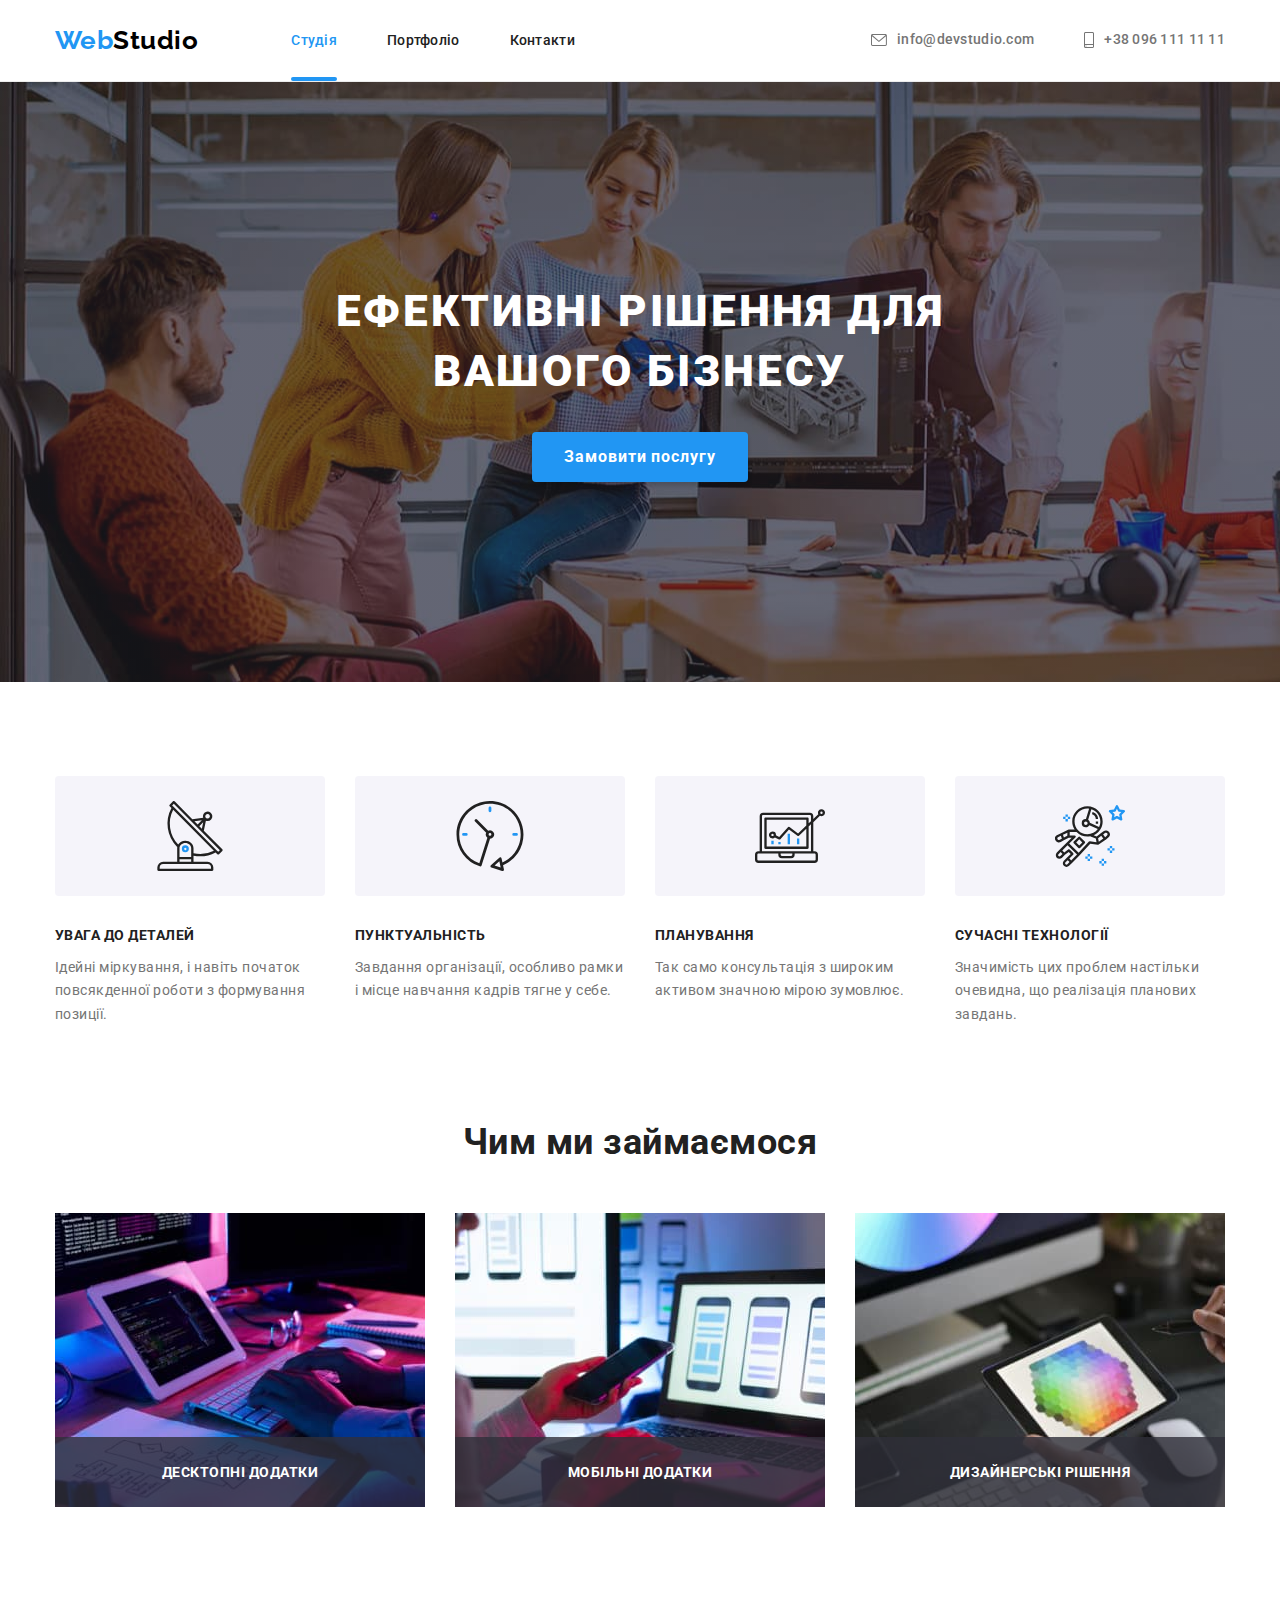
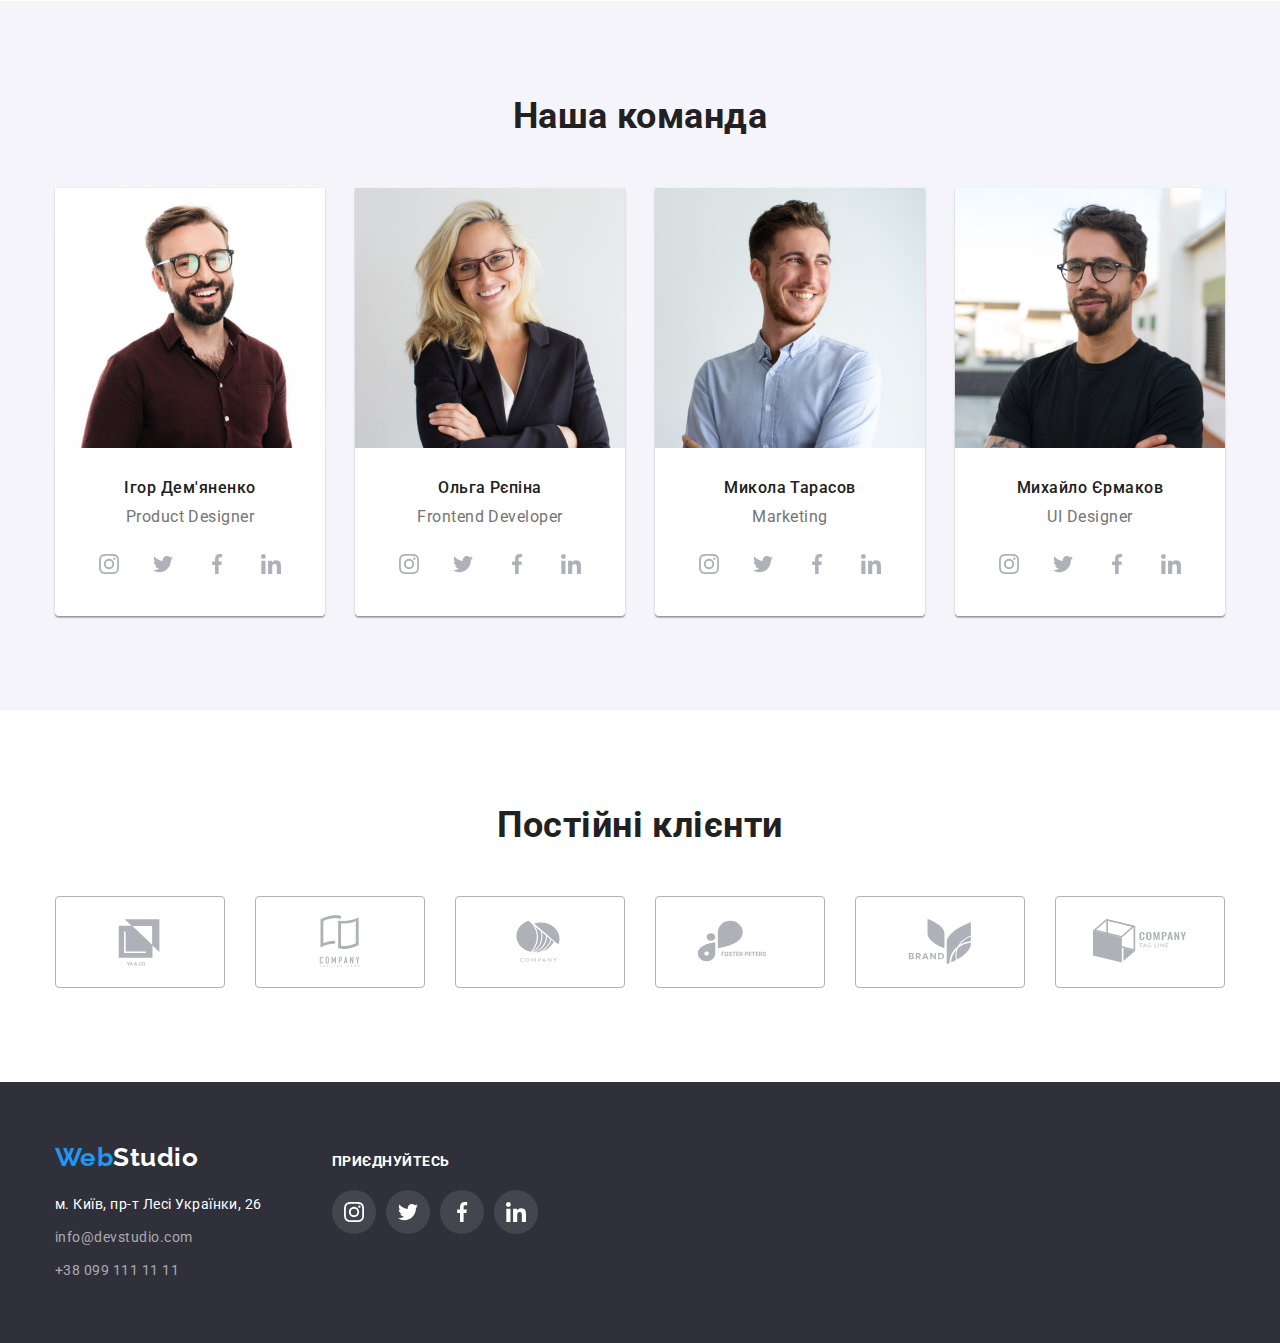
==== index.html @ 230cf00f "adds main files" ====
<!DOCTYPE html>
<html lang="uk">
  <head>
    <meta charset="UTF-8" />
    <meta http-equiv="X-UA-Compatible" content="IE=edge" />
    <meta name="viewport" content="width=device-width, initial-scale=1.0" />
    <title>WebStudio</title>
    <link rel="preconnect" href="https://fonts.googleapis.com" />
    <link rel="preconnect" href="https://fonts.gstatic.com" crossorigin />
    <link
      href="https://fonts.googleapis.com/css2?family=Raleway:wght@700&family=Roboto:wght@400;500;700;900&display=swap"
      rel="stylesheet"
    />
    <link
      rel="stylesheet"
      href="https://cdnjs.cloudflare.com/ajax/libs/modern-normalize/1.1.0/modern-normalize.min.css"
    />
    <link rel="stylesheet" href="./css/styles.css" />
  </head>
  <body>
    <!-- шапка -->
    <header class="page-header">
      <div class="container">
        <nav class="header-nav">
          <a class="link logo" href="./index.html "> <span class="logo-start">Web</span>Studio</a>
          <ul class="list site-nav">
            <li class="item">
              <a class="link current" href="./index.html">Студія</a>
            </li>
            <li class="item">
              <a class="link" href="./portfolio.html">Портфоліо</a>
            </li>
            <li class="item"><a class="link" href="">Контакти</a></li>
          </ul>
        </nav>
        <ul class="list contacts-nav">
          <li class="item">
            <a class="link" href="mailto:info@devstudio.com">
              <svg width="16" height="12" class="envelope">
                <use href="./images/icons.svg/symbol-defs.svg#icon-envelope"></use>
              </svg>
              info@devstudio.com</a
            >
          </li>
          <li class="item">
            <a class="link" href="tel:+380961111111">
              <svg width="10" height="16" class="phone">
                <use href="./images/icons.svg/symbol-defs.svg#icon-phone"></use>
              </svg>
              +38 096 111 11 11</a
            >
          </li>
        </ul>
      </div>
    </header>
    <!-- main block -->
    <main>
      <!-- Hero -->
      <section class="hero section overlay">
        <div class="container">
          <h1 class="hero-title">
            Ефективні рішення для <br />
            вашого бізнесу
          </h1>
          <button type="button" class="hero-button" data-modal-open>Замовити послугу</button>
        </div>
      </section>
      <!-- Advantages -->
      <section class="advantages section">
        <div class="container">
          <h2 class="title visually-hidden">Нашi переваги</h2>
          <ul class="list">
            <li class="box icon-antenna">
              <h3 class="subtitle">Увага до деталей</h3>
              <p class="text">
                Ідейні міркування, і навіть початок повсякденної роботи з формування позиції.
              </p>
            </li>
            <li class="box icon-clock">
              <h3 class="subtitle">Пунктуальнiсть</h3>
              <p class="text">
                Завдання організації, особливо рамки і місце навчання кадрів тягне у себе.
              </p>
            </li>
            <li class="box icon-diagram">
              <h3 class="subtitle">Планування</h3>
              <p class="text">Так само консультація з широким активом значною мірою зумовлює.</p>
            </li>
            <li class="box icon-astronaut">
              <h3 class="subtitle">Сучаснi технологiї</h3>
              <p class="text">
                Значимість цих проблем настільки очевидна, що реалізація планових завдань.
              </p>
            </li>
          </ul>
        </div>
      </section>
      <!-- Specialization -->
      <section class="specialization section">
        <div class="container">
          <h2 class="title">Чим ми займаємося</h2>
          <ul class="list">
            <li class="item">
              <div class="thumb">
                <img
                  class="image"
                  src="./images/writing_code.jpg"
                  alt="Створюється розмітка макета"
                  width="370"
                  height="294"
                />
                <div class="thumb-description">Десктопні додатки</div>
              </div>
            </li>
            <li class="item">
              <div class="thumb">
                <img
                  class="image"
                  src="./images/choosing_interface.jpg"
                  alt="Вибирається інтерфейс"
                  width="370"
                  height="294"
                />
                <div class="thumb-description">Мобільні додатки</div>
              </div>
            </li>
            <li class="item">
              <div class="thumb">
                <img
                  class="image"
                  src="./images/choosing_color.jpg"
                  alt="Вибирається колір"
                  width="370"
                  height="294"
                />
                <div class="thumb-description">Дизайнерські рішення</div>
              </div>
            </li>
          </ul>
        </div>
      </section>
      <!-- Team -->
      <section class="team section">
        <div class="container">
          <h2 class="title">Наша команда</h2>
          <ul class="list">
            <li class="card">
              <img
                class="image"
                src="./images/img-1.jpg"
                alt="Фото Ігоря Дем'яненко"
                width="270"
                height="260"
              />
              <div class="about">
                <h3 class="subtitle">Ігор Дем'яненко</h3>
                <p class="position" lang="en">Product Designer</p>
                <ul class="list social-links">
                  <li class="item">
                    <a href="" class="link">
                      <svg class="social-links-logo">
                        <use href="./images/icons.svg/symbol-defs.svg#icon-instagram"></use>
                      </svg>
                    </a>
                  </li>
                  <li class="item">
                    <a href="" class="link">
                      <svg class="social-links-logo">
                        <use href="./images/icons.svg/symbol-defs.svg#icon-twitter"></use>
                      </svg>
                    </a>
                  </li>
                  <li class="item">
                    <a href="" class="link">
                      <svg class="social-links-logo">
                        <use href="./images/icons.svg/symbol-defs.svg#icon-facebook"></use>
                      </svg>
                    </a>
                  </li>
                  <li class="item">
                    <a href="" class="link">
                      <svg class="social-links-logo">
                        <use href="./images/icons.svg/symbol-defs.svg#icon-linkedin"></use>
                      </svg>
                    </a>
                  </li>
                </ul>
              </div>
            </li>
            <li class="card">
              <img
                class="image"
                src="./images/img-2.jpg"
                alt="Фото Ольги Рєпіної"
                width="270"
                height="260"
              />
              <div class="about">
                <h3 class="subtitle">Ольга Рєпіна</h3>
                <p class="position" lang="en">Frontend Developer</p>
                <ul class="list social-links">
                  <li class="item">
                    <a href="" class="link">
                      <svg class="social-links-logo">
                        <use href="./images/icons.svg/symbol-defs.svg#icon-instagram"></use>
                      </svg>
                    </a>
                  </li>
                  <li class="item">
                    <a href="" class="link">
                      <svg class="social-links-logo">
                        <use href="./images/icons.svg/symbol-defs.svg#icon-twitter"></use>
                      </svg>
                    </a>
                  </li>
                  <li class="item">
                    <a href="" class="link">
                      <svg class="social-links-logo">
                        <use href="./images/icons.svg/symbol-defs.svg#icon-facebook"></use>
                      </svg>
                    </a>
                  </li>
                  <li class="item">
                    <a href="" class="link">
                      <svg class="social-links-logo">
                        <use href="./images/icons.svg/symbol-defs.svg#icon-linkedin"></use>
                      </svg>
                    </a>
                  </li>
                </ul>
              </div>
            </li>
            <li class="card">
              <img
                class="image"
                src="./images/img-3.jpg"
                alt="Фото Миколи Тарасова"
                width="270"
                height="260"
              />
              <div class="about">
                <h3 class="subtitle">Микола Тарасов</h3>
                <p class="position" lang="en">Marketing</p>
                <ul class="list social-links">
                  <li class="item">
                    <a href="" class="link">
                      <svg class="social-links-logo">
                        <use href="./images/icons.svg/symbol-defs.svg#icon-instagram"></use>
                      </svg>
                    </a>
                  </li>
                  <li class="item">
                    <a href="" class="link">
                      <svg class="social-links-logo">
                        <use href="./images/icons.svg/symbol-defs.svg#icon-twitter"></use>
                      </svg>
                    </a>
                  </li>
                  <li class="item">
                    <a href="" class="link">
                      <svg class="social-links-logo">
                        <use href="./images/icons.svg/symbol-defs.svg#icon-facebook"></use>
                      </svg>
                    </a>
                  </li>
                  <li class="item">
                    <a href="" class="link">
                      <svg class="social-links-logo">
                        <use href="./images/icons.svg/symbol-defs.svg#icon-linkedin"></use>
                      </svg>
                    </a>
                  </li>
                </ul>
              </div>
            </li>
            <li class="card">
              <img
                class="image"
                src="./images/img-4.jpg"
                alt="Фото Михайла Єрмакова"
                width="270"
                height="260"
              />
              <div class="about">
                <h3 class="subtitle">Михайло Єрмаков</h3>
                <p class="position" lang="en">UI Designer</p>
                <ul class="list social-links">
                  <li class="item">
                    <a href="" class="link">
                      <svg class="social-links-logo">
                        <use href="./images/icons.svg/symbol-defs.svg#icon-instagram"></use>
                      </svg>
                    </a>
                  </li>
                  <li class="item">
                    <a href="" class="link">
                      <svg class="social-links-logo">
                        <use href="./images/icons.svg/symbol-defs.svg#icon-twitter"></use>
                      </svg>
                    </a>
                  </li>
                  <li class="item">
                    <a href="" class="link">
                      <svg class="social-links-logo">
                        <use href="./images/icons.svg/symbol-defs.svg#icon-facebook"></use>
                      </svg>
                    </a>
                  </li>
                  <li class="item">
                    <a href="" class="link">
                      <svg class="social-links-logo">
                        <use href="./images/icons.svg/symbol-defs.svg#icon-linkedin"></use>
                      </svg>
                    </a>
                  </li>
                </ul>
              </div>
            </li>
          </ul>
        </div>
      </section>
      <!-- Clients -->
      <section class="section clients">
        <div class="container">
          <h2 class="title">Постійні клієнти</h2>
          <ul class="list clients-list">
            <li class="item">
              <a href="" class="link">
                <svg class="clients-logo">
                  <use href="./images/icons.svg/symbol-defs.svg#icon-logo-1"></use>
                </svg>
              </a>
            </li>
            <li class="item">
              <a href="" class="link">
                <svg class="clients-logo">
                  <use href="./images/icons.svg/symbol-defs.svg#icon-logo-2"></use>
                </svg>
              </a>
            </li>
            <li class="item">
              <a href="" class="link">
                <svg class="clients-logo">
                  <use href="./images/icons.svg/symbol-defs.svg#icon-logo-3"></use>
                </svg>
              </a>
            </li>
            <li class="item">
              <a href="" class="link">
                <svg class="clients-logo">
                  <use href="./images/icons.svg/symbol-defs.svg#icon-logo-4"></use>
                </svg>
              </a>
            </li>
            <li class="item">
              <a href="" class="link">
                <svg class="clients-logo">
                  <use href="./images/icons.svg/symbol-defs.svg#icon-logo-5"></use>
                </svg>
              </a>
            </li>
            <li class="item">
              <a href="" class="link">
                <svg class="clients-logo">
                  <use href="./images/icons.svg/symbol-defs.svg#icon-logo-6"></use>
                </svg>
              </a>
            </li>
          </ul>
        </div>
      </section>
    </main>
    <!-- Footer -->
    <footer class="page-footer">
      <div class="container">
        <div>
          <a class="link logo" href="./index.html"
            ><span class="logo-start">Web</span><span class="logo-end">Studio</span></a
          >
          <address class="address-nav">
            <ul class="list">
              <li class="item">
                <a
                  class="link map"
                  href="https://goo.gl/maps/hFDBtTGMjcZhoMpHA"
                  target="_blank"
                  rel="noopener noreferrer nofollow"
                >
                  м. Київ, пр-т Лесі Українки, 26</a
                >
              </li>
              <li class="item">
                <a class="link contact" href="mailto:info@devstudio.com">info@devstudio.com</a>
              </li>
              <li class="item">
                <a class="link contact" href="tel:+380991111111">+38 099 111 11 11</a>
              </li>
            </ul>
          </address>
        </div>

        <div class="join-us">
          <p class="join-us-title">приєднуйтесь</p>
          <ul class="list social-links">
            <li class="item">
              <a href="" class="link">
                <svg class="social-links-logo">
                  <use href="./images/icons.svg/symbol-defs.svg#icon-instagram"></use>
                </svg>
              </a>
            </li>
            <li class="item">
              <a href="" class="link">
                <svg class="social-links-logo">
                  <use href="./images/icons.svg/symbol-defs.svg#icon-twitter"></use>
                </svg>
              </a>
            </li>
            <li class="item">
              <a href="" class="link">
                <svg class="social-links-logo">
                  <use href="./images/icons.svg/symbol-defs.svg#icon-facebook"></use>
                </svg>
              </a>
            </li>
            <li class="item">
              <a href="" class="link">
                <svg class="social-links-logo">
                  <use href="./images/icons.svg/symbol-defs.svg#icon-linkedin"></use>
                </svg>
              </a>
            </li>
          </ul>
        </div>
      </div>
    </footer>

    <div class="backdrop is-hidden" data-modal>
      <div class="modal">
        <button class="close-btn" data-modal-close></button>
      </div>
    </div>
    <script src="./js/modal.js"></script>
  </body>
</html>
---- css/styles.css ----
/* основной цвет бэка #F5F5F5 */
/* #FFFFFF цвет бэка хедера  */
/* цвет бэка футера #2F303A */
/* наша команда #F5F4FA */
/* цвет заголовков #212121 */
/* увет текста #757575 */
/*  акцент #2196F3 */
/* roboto 400 700 */

:root {
  --main-background-color: #ffffff;
  --footer-backgroung-color: #2f303a;
  --main-color: #757575;
  --title-color: #212121;
  --accent-color: #2196f3;
  --list-gap: 30px;
  --transition-timing-function: cubic-bezier(0.4, 0, 0.2, 1);
}
/* basic styles */
html {
  box-sizing: border-box;
}

body {
  background-color: var(--main-background-color);
  color: var(--main-color);
  font-family: Roboto, sans-serif;
  letter-spacing: 0.03em;
}
h1,
h2,
h3,
p,
ul {
  margin: 0;
  padding-left: 0;
}
.container {
  width: 1200px;
  padding: 0 15px;
  margin: 0 auto;
}

.section {
  padding-top: 94px;
  padding-bottom: 94px;
}

.list {
  list-style: none;
}
.link {
  text-decoration: inherit;
}

/* header styles */

.page-header {
  background-color: #ffffff;
  border-bottom: 1px solid #ececec;
}
.page-header .container {
  display: flex;
  padding-top: 25px;
  padding-bottom: 25px;
}
.header-nav {
  display: flex;
  align-items: center;
}
.header-nav .logo {
  margin-right: 93px;
}
.site-nav {
  display: flex;
}
.site-nav .item:not(:last-child),
.contacts-nav .item:not(:last-child) {
  margin-right: 50px;
}
.contacts-nav {
  display: flex;
  align-items: center;
  margin-left: auto;
}

.logo {
  color: #000;
}
.logo-start {
  color: var(--accent-color);
}
.site-nav .link {
  color: var(--title-color);
  transition: color 250ms var(--transition-timing-function);
}
.site-nav .link:hover,
.site-nav .link:focus {
  color: var(--accent-color);
}
.contacts-nav .link {
  color: inherit;
  display: flex;
  align-items: center;
  transition: color 250ms var(--transition-timing-function);
}
.contacts-nav .link:hover,
.contacts-nav .link:focus {
  color: var(--accent-color);
}
.site-nav .current {
  color: var(--accent-color);
}
.current {
  position: relative;
  padding-bottom: 28px;
}
.current::after {
  position: absolute;
  bottom: -5px;
  right: 0;
  display: block;
  content: '';
  width: 100%;
  height: 4px;
  border-radius: 2px;
  background-color: var(--accent-color);
}

.logo {
  font-family: Raleway, sans-serif;
  font-weight: 700;
  font-size: 26px;
  line-height: 1.19;
}
.site-nav .link,
.contacts-nav .link {
  font-weight: 500;
  font-size: 14px;
  line-height: 1.14;
  letter-spacing: 0.02em;
}

.envelope,
.phone {
  fill: var(--main-color);
  margin-right: 10px;
  transition: fill 250ms var(--transition-timing-function);
}

.contacts-nav .link:hover .envelope,
.contacts-nav .link:hover .phone {
  fill: currentColor;
}
.contacts-nav .link:focus .envelope,
.contacts-nav .link:focus .phone {
  fill: currentColor;
}
/* main styles */
.visually-hidden {
  position: absolute;
  white-space: nowrap;
  width: 1px;
  height: 1px;
  overflow: hidden;
  border: 0;
  padding: 0;
  clip: rect(0 0 0 0);
  clip-path: inset(50%);
  margin: -1px;
}

.title {
  text-align: center;
}

.overlay {
  max-width: 1600px;
  margin-left: auto;
  margin-right: auto;
  background-image: linear-gradient(to right, rgba(47, 48, 58, 0.4), rgba(47, 48, 58, 0.4)),
    url(../images/hero.jpg);
  background-color: #c4c4c4;
  background-size: cover;
  background-repeat: no-repeat;
}
.hero.section {
  display: flex;
  flex-direction: column;
  align-items: center;
  padding-top: 200px;
  padding-bottom: 200px;
  text-align: center;
}
.hero-title {
  color: var(--main-background-color);
  font-weight: 900;
  font-size: 44px;
  line-height: 1.36;
  text-align: center;
  text-transform: uppercase;
  min-width: 696px;
}

.title,
.subtitle {
  color: var(--title-color);
}
.hero-button {
  color: var(--main-background-color);
  background-color: var(--accent-color);
  font-family: inherit;
  font-weight: 700;
  font-size: 16px;
  line-height: 1.88;
  box-shadow: 0px 4px 4px rgba(0, 0, 0, 0.15);

  min-width: 216px;
  box-shadow: 0px 4px 4px rgba(0, 0, 0, 0.15);
  border: 0;
  border-radius: 4px;
  padding: 10px 32px;
  text-align: center;
  margin-top: 30px;

  transition: background-color 250ms var(--transition-timing-function);
}
.hero-button:hover,
.hero-button:focus {
  background-color: #188ce8;
}
.button {
  color: var(--title-color);
  background-color: #f5f4fa;
}

.backdrop {
  position: fixed;
  top: 0;
  bottom: 0;
  right: 0;
  left: 0;
  background-color: rgba(0, 0, 0, 0.2);
  opacity: 1;
  transition: opacity 250ms var(--transition-timing-function);
}
.modal {
  position: absolute;
  top: 50%;
  left: 50%;
  transform: translate(-50%, -50%) scale(1);
  transition: transform 250ms var(--transition-timing-function) 100ms;

  min-width: 528px;
  min-height: 581px;
  background-color: var(--main-background-color);
}
.backdrop.is-hidden {
  opacity: 0;
  pointer-events: none;
  visibility: hidden;
}

.backdrop.is-hidden .modal {
  transform: translate(-50%, 50%) scale(1.2);
}

.close-btn {
  position: absolute;
  top: 8px;
  right: 8px;
  padding: 0;
  cursor: pointer;
  width: 30px;
  height: 30px;
  border-radius: 50%;
  background: var(--main-background-color);
  border: 1px solid rgba(0, 0, 0, 0.1);
  background-image: url(../images/icons/close.svg);
  background-repeat: no-repeat;
  background-position: center;
}

.button,
.hero-button {
  cursor: pointer;
}

.list .example {
  text-decoration: inherit;
  color: inherit;
}
.work-example .subtitle,
.hero-title,
.hero-button {
  letter-spacing: 0.06em;
}
.title {
  font-size: 36px;
  line-height: 1.17;
  text-align: center;
}
.specialization.section {
  padding-top: 0;
}
.advantages .subtitle {
  font-size: 14px;
  line-height: 1.42;
  text-transform: uppercase;
}
.advantages .text {
  font-style: normal;
  font-size: 14px;
  line-height: 1.71;
}

.advantages .list {
  display: flex;
  margin-left: calc(-1 * var(--list-gap));
}

.box .subtitle {
  margin-top: 30px;
  margin-bottom: 10px;
}
.box {
  margin-left: var(--list-gap);
  flex-basis: calc(100% / 4 - var(--list-gap));
}
.thumb {
  position: relative;
}
.thumb-description {
  position: absolute;
  bottom: 0;
  right: 0;
  left: 0;
  width: 100%;
  padding-top: 27px;
  padding-bottom: 27px;
  font-weight: 700;
  font-size: 14px;
  text-align: center;
  text-transform: uppercase;
  background-color: rgba(47, 48, 58, 0.8);
  color: var(--main-background-color);
}
.specialization .list {
  display: flex;
  margin-left: calc(-1 * var(--list-gap));
}
.specialization .item {
  margin-left: var(--list-gap);
  flex-basis: calc(100% / 3 - var(--list-gap));
}

.specialization .title,
.team .title,
.clients .title {
  margin-bottom: 50px;
}
.advantages .box:before {
  content: '';
  display: block;
  height: 120px;
  border-radius: 4px;
  background-color: #f5f4fa;
  background-repeat: no-repeat;
  background-position: center;
}

.icon-antenna:before {
  background-image: url(../images/icons/antenna\ 1.svg);
}
.icon-clock:before {
  background-image: url(../images/icons/clock\ 1.svg);
}
.icon-diagram:before {
  background-image: url(../images/icons/diagram\ 1.svg);
}
.icon-astronaut:before {
  background-image: url(../images/icons/astronaut\ 1.svg);
}
.team .list {
  display: flex;
  margin-left: calc(-1 * var(--list-gap));
}

.team {
  background-color: #f5f4fa;
}
.team .card {
  margin-left: var(--list-gap);
  flex-basis: calc(100% / 4 - var(--list-gap));

  background-color: var(--main-background-color);
  box-shadow: 0px 1px 3px rgba(0, 0, 0, 0.12), 0px 1px 1px rgba(0, 0, 0, 0.14),
    0px 2px 1px rgba(0, 0, 0, 0.2);
  border-radius: 0px 0px 4px 4px;
}
.about {
  padding-top: var(--list-gap);
  padding-bottom: var(--list-gap);
  padding-left: 32px;
  padding-right: 32px;
}
.team .subtitle {
  font-weight: 500;
  font-size: 16px;
  line-height: 1.19;
  text-align: center;
  margin-bottom: 10px;
}
.team .position {
  font-size: 16px;
  line-height: 1.19;
  text-align: center;
  margin-bottom: 16px;
}
.about .list.social-links {
  margin: 0;
  padding: 0;
  display: flex;
}

.social-links .link {
  width: 44px;
  height: 44px;
  border-radius: 50%;
  display: flex;
  justify-content: center;
  align-items: center;
  transition: background-color 250ms var(--transition-timing-function);
}

.social-links > .item:not(:last-child) {
  margin-right: 10px;
}

.social-links-logo {
  width: 20px;
  height: 20px;
  fill: #afb1b8;
  transition: fill 250ms var(--transition-timing-function);
}

.social-links .link:hover,
.social-links .link:focus {
  background-color: var(--accent-color);
}
.social-links .link:hover .social-links-logo,
.social-links .link:focus .social-links-logo {
  fill: var(--main-background-color);
}

.clients-list {
  display: flex;
  gap: var(--list-gap);
}
.clients-list .item {
  flex-basis: calc((100% - 150px) / 6);
}
.clients-logo {
  width: 106px;
  height: 60px;
  fill: #afb1b8;
  transition: fill 250ms var(--transition-timing-function);
}

.clients .link {
  display: flex;
  justify-content: center;
  align-items: center;
  height: 92px;
  border: 1px solid #afb1b8;
  border-radius: 4px;
  cursor: pointer;
  transition: border 250ms var(--transition-timing-function);
}

.clients-list .link:hover,
.clients-list .link:focus {
  border: 1px solid var(--accent-color);
}

.clients-list .link:hover .clients-logo {
  fill: var(--accent-color);
}
.clients-list .link:focus .clients-logo {
  fill: var(--accent-color);
}

.sorter {
  margin-left: auto;
  margin-right: auto;
  margin-bottom: 34px;
  padding-left: 0;
  display: flex;
  justify-content: center;
}
.sorter .button {
  font-family: inherit;
  font-weight: 500;
  font-size: 16px;
  line-height: 1.63;
  letter-spacing: inherit;
  background: #f5f4fa;
  padding: 6px 22px;
  border-radius: 4px;
  text-align: center;
  border: none;
  transition: color 250ms var(--transition-timing-function),
    background-color 250ms var(--transition-timing-function),
    box-shadow 250ms var(--transition-timing-function);
}
.sorter .button:hover,
.sorter .button:focus {
  color: var(--main-background-color);
  background-color: var(--accent-color);
  box-shadow: 0px 3px 1px rgba(0, 0, 0, 0.1), 0px 1px 2px rgba(0, 0, 0, 0.08),
    0px 2px 2px rgba(0, 0, 0, 0.12);
}

.sorter .item:not(:last-child) {
  margin-right: 8px;
}

.work-example .subtitle {
  font-size: 18px;
  line-height: 2;
}

.work-example > .example-item {
  margin-top: var(--list-gap);
  margin-left: var(--list-gap);
  flex-basis: calc(100% / 3 - var(--list-gap));
}
.example {
  overflow: hidden;
  display: block;
  transition: box-shadow 250ms var(--transition-timing-function);
}
.example:hover,
.example:focus {
  box-shadow: 0px 1px 1px rgba(0, 0, 0, 0.12), 0px 4px 4px rgba(0, 0, 0, 0.06),
    1px 4px 6px rgba(0, 0, 0, 0.16);
}

.work-example .text {
  font-size: 16px;
  line-height: 1.88;
}

.example .thumb {
  position: relative;
  display: block;
  width: 100%;
  overflow: hidden;
}

.example-overlay {
  position: absolute;
  top: 100%;
  left: 0;
  display: block;
  width: 100%;
  height: 100%;
  padding: 63px 24px;
  background-color: rgba(33, 150, 243, 0.9);
  transition: transform 250ms var(--transition-timing-function);
}
.overlay-text {
  font-size: 18px;
  line-height: 1.56;
  color: rgba(255, 255, 255, 1);
}

.example:hover .example-overlay,
.example:focus .example-overlay {
  transform: translateY(-100%);
}

.list.work-example {
  padding-left: 0;
  display: flex;
  flex-wrap: wrap;
  margin-top: calc(-1 * var(--list-gap));
  margin-left: calc(-1 * var(--list-gap));
}

.image {
  display: block;
  max-width: 100%;
}
.work-example .subtitle {
  margin-bottom: 4px;
}

.example-description {
  padding: 20px 24px;
  border-bottom: 1px solid #eeeeee;
  border-left: 1px solid #eeeeee;
  border-right: 1px solid #eeeeee;
}
/* footer styles */
.page-footer {
  padding-top: 60px;
  padding-bottom: 60px;
  background-color: var(--footer-backgroung-color);
}

.page-footer .logo {
  display: inline-block;
  margin-bottom: 20px;
}
.logo-end {
  color: var(--main-background-color);
}
.link.map {
  display: inline-block;
}
.address-nav .item:not(:last-child) {
  margin-bottom: 9px;
}
.link .map {
  color: var(--main-background-color);
}
.address-nav > .list {
  font-style: normal;
}

.map {
  color: var(--main-background-color);
  transition: color 250ms var(--transition-timing-function);
}
.contact {
  color: rgba(255, 255, 255, 0.6);
  transition: color 250ms var(--transition-timing-function);
}
.map:hover,
.contact:hover,
.map:focus,
.contact:focus {
  color: var(--accent-color);
}
.map,
.contact {
  font-size: 14px;
  line-height: 1.71;
}

.page-footer .container {
  display: flex;
  align-items: baseline;
}
.join-us {
  margin-left: 70px;
}
.join-us-title {
  font-weight: 700;
  font-size: 14px;
  line-height: 1.14;
  text-transform: uppercase;
  color: #ffffff;
  margin-bottom: 20px;
}

.join-us .social-links {
  display: flex;
}
.join-us .link {
  background: rgba(255, 255, 255, 0.1);
}
.join-us .social-links-logo {
  fill: var(--main-background-color);
}
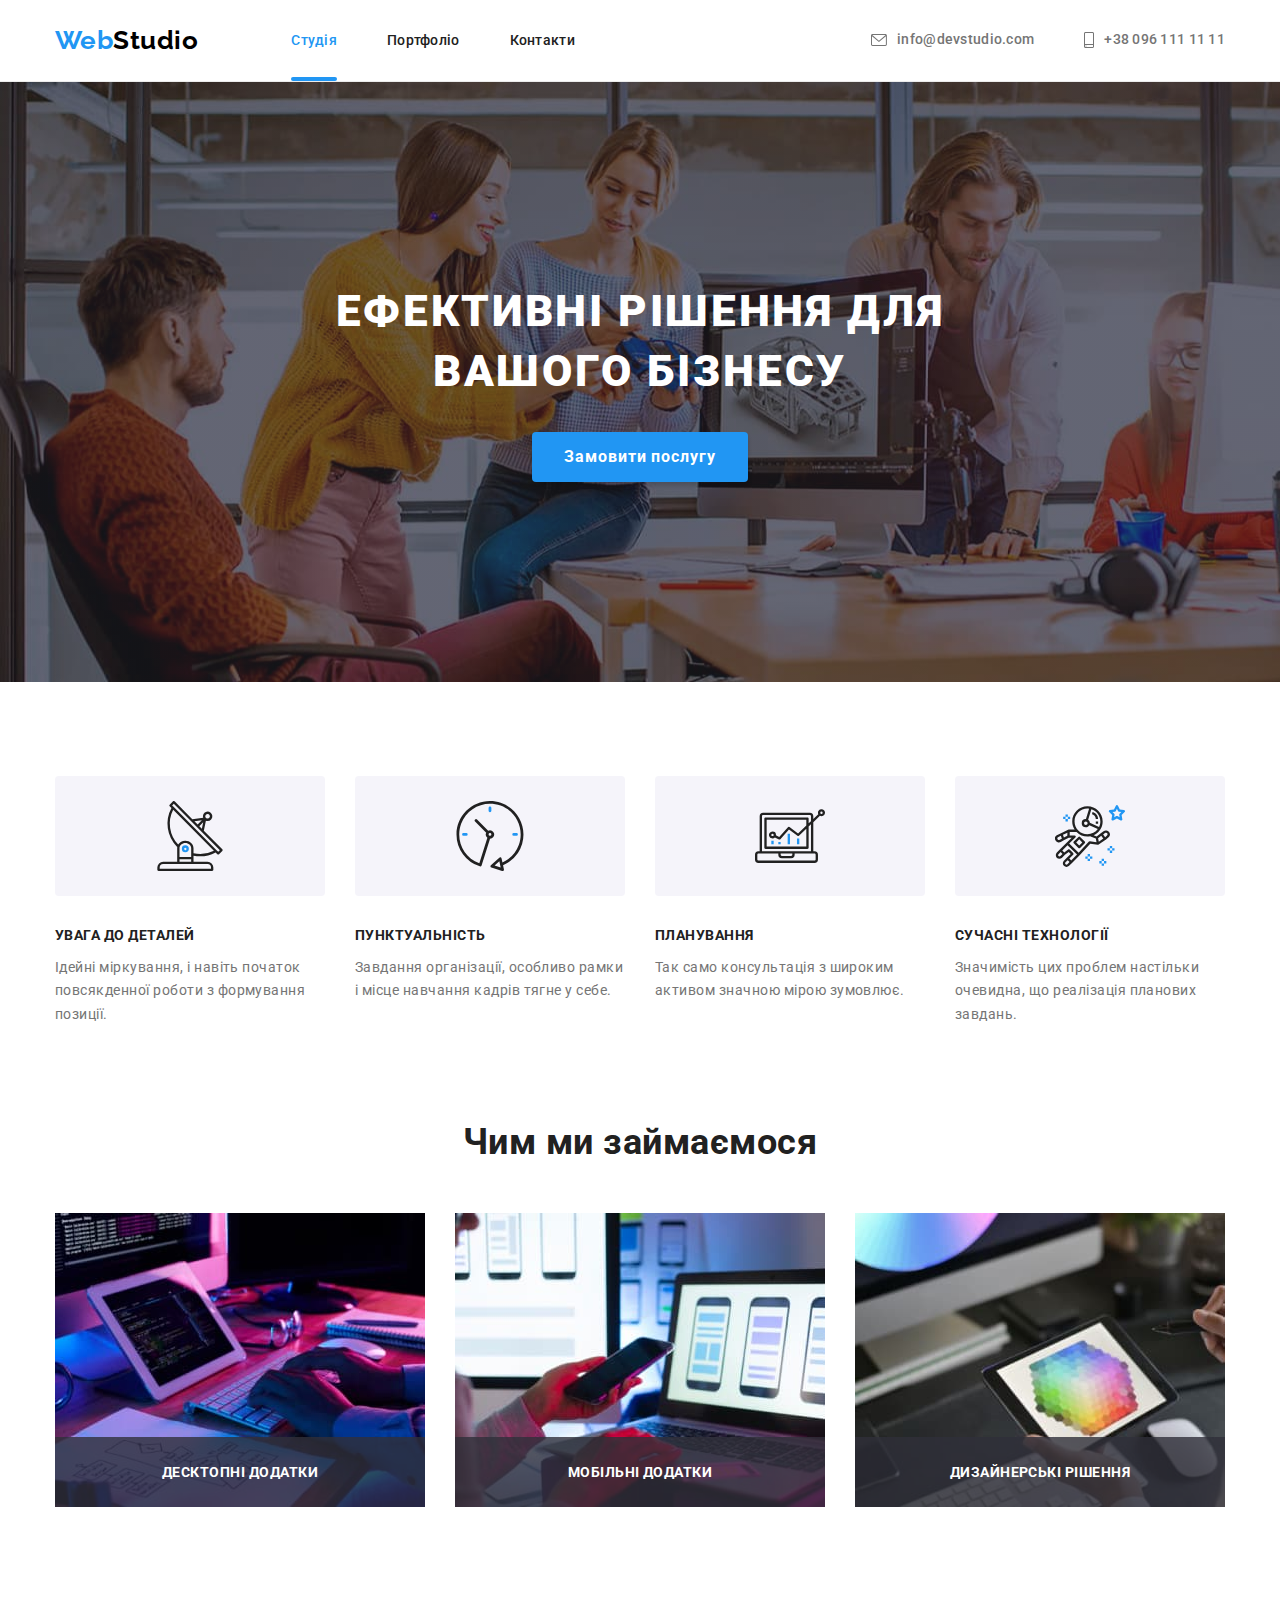
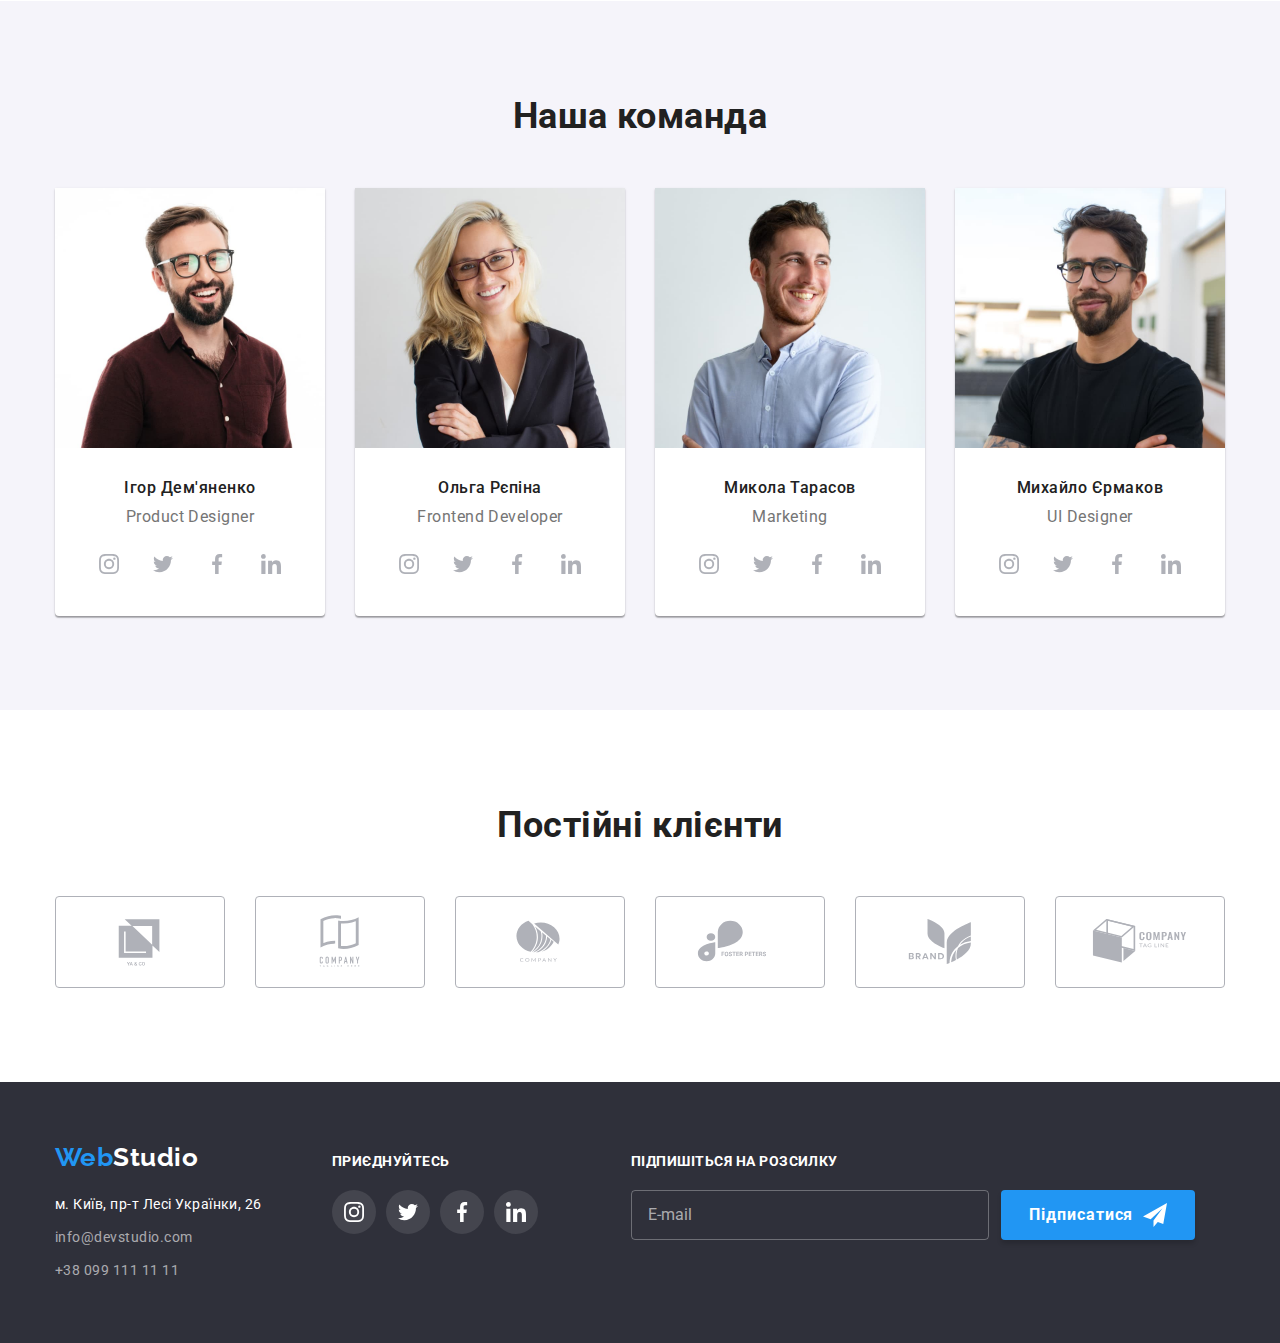
==== commit 5d6946bb: "adds follow us in footer" ====
--- a/index.html
+++ b/index.html
@@ -22,7 +22,9 @@
     <header class="page-header">
       <div class="container">
         <nav class="header-nav">
-          <a class="link logo" href="./index.html "> <span class="logo-start">Web</span>Studio</a>
+          <a class="link logo" href="./index.html ">
+            <span class="logo-start">Web</span>Studio</a
+          >
           <ul class="list site-nav">
             <li class="item">
               <a class="link current" href="./index.html">Студія</a>
@@ -37,7 +39,9 @@
           <li class="item">
             <a class="link" href="mailto:info@devstudio.com">
               <svg width="16" height="12" class="envelope">
-                <use href="./images/icons.svg/symbol-defs.svg#icon-envelope"></use>
+                <use
+                  href="./images/icons.svg/symbol-defs.svg#icon-envelope"
+                ></use>
               </svg>
               info@devstudio.com</a
             >
@@ -62,7 +66,9 @@
             Ефективні рішення для <br />
             вашого бізнесу
           </h1>
-          <button type="button" class="hero-button" data-modal-open>Замовити послугу</button>
+          <button type="button" class="hero-button" data-modal-open>
+            Замовити послугу
+          </button>
         </div>
       </section>
       <!-- Advantages -->
@@ -73,23 +79,28 @@
             <li class="box icon-antenna">
               <h3 class="subtitle">Увага до деталей</h3>
               <p class="text">
-                Ідейні міркування, і навіть початок повсякденної роботи з формування позиції.
+                Ідейні міркування, і навіть початок повсякденної роботи з
+                формування позиції.
               </p>
             </li>
             <li class="box icon-clock">
               <h3 class="subtitle">Пунктуальнiсть</h3>
               <p class="text">
-                Завдання організації, особливо рамки і місце навчання кадрів тягне у себе.
+                Завдання організації, особливо рамки і місце навчання кадрів
+                тягне у себе.
               </p>
             </li>
             <li class="box icon-diagram">
               <h3 class="subtitle">Планування</h3>
-              <p class="text">Так само консультація з широким активом значною мірою зумовлює.</p>
+              <p class="text">
+                Так само консультація з широким активом значною мірою зумовлює.
+              </p>
             </li>
             <li class="box icon-astronaut">
               <h3 class="subtitle">Сучаснi технологiї</h3>
               <p class="text">
-                Значимість цих проблем настільки очевидна, що реалізація планових завдань.
+                Значимість цих проблем настільки очевидна, що реалізація
+                планових завдань.
               </p>
             </li>
           </ul>
@@ -159,28 +170,36 @@
                   <li class="item">
                     <a href="" class="link">
                       <svg class="social-links-logo">
-                        <use href="./images/icons.svg/symbol-defs.svg#icon-instagram"></use>
-                      </svg>
-                    </a>
-                  </li>
-                  <li class="item">
-                    <a href="" class="link">
-                      <svg class="social-links-logo">
-                        <use href="./images/icons.svg/symbol-defs.svg#icon-twitter"></use>
-                      </svg>
-                    </a>
-                  </li>
-                  <li class="item">
-                    <a href="" class="link">
-                      <svg class="social-links-logo">
-                        <use href="./images/icons.svg/symbol-defs.svg#icon-facebook"></use>
-                      </svg>
-                    </a>
-                  </li>
-                  <li class="item">
-                    <a href="" class="link">
-                      <svg class="social-links-logo">
-                        <use href="./images/icons.svg/symbol-defs.svg#icon-linkedin"></use>
+                        <use
+                          href="./images/icons.svg/symbol-defs.svg#icon-instagram"
+                        ></use>
+                      </svg>
+                    </a>
+                  </li>
+                  <li class="item">
+                    <a href="" class="link">
+                      <svg class="social-links-logo">
+                        <use
+                          href="./images/icons.svg/symbol-defs.svg#icon-twitter"
+                        ></use>
+                      </svg>
+                    </a>
+                  </li>
+                  <li class="item">
+                    <a href="" class="link">
+                      <svg class="social-links-logo">
+                        <use
+                          href="./images/icons.svg/symbol-defs.svg#icon-facebook"
+                        ></use>
+                      </svg>
+                    </a>
+                  </li>
+                  <li class="item">
+                    <a href="" class="link">
+                      <svg class="social-links-logo">
+                        <use
+                          href="./images/icons.svg/symbol-defs.svg#icon-linkedin"
+                        ></use>
                       </svg>
                     </a>
                   </li>
@@ -202,28 +221,36 @@
                   <li class="item">
                     <a href="" class="link">
                       <svg class="social-links-logo">
-                        <use href="./images/icons.svg/symbol-defs.svg#icon-instagram"></use>
-                      </svg>
-                    </a>
-                  </li>
-                  <li class="item">
-                    <a href="" class="link">
-                      <svg class="social-links-logo">
-                        <use href="./images/icons.svg/symbol-defs.svg#icon-twitter"></use>
-                      </svg>
-                    </a>
-                  </li>
-                  <li class="item">
-                    <a href="" class="link">
-                      <svg class="social-links-logo">
-                        <use href="./images/icons.svg/symbol-defs.svg#icon-facebook"></use>
-                      </svg>
-                    </a>
-                  </li>
-                  <li class="item">
-                    <a href="" class="link">
-                      <svg class="social-links-logo">
-                        <use href="./images/icons.svg/symbol-defs.svg#icon-linkedin"></use>
+                        <use
+                          href="./images/icons.svg/symbol-defs.svg#icon-instagram"
+                        ></use>
+                      </svg>
+                    </a>
+                  </li>
+                  <li class="item">
+                    <a href="" class="link">
+                      <svg class="social-links-logo">
+                        <use
+                          href="./images/icons.svg/symbol-defs.svg#icon-twitter"
+                        ></use>
+                      </svg>
+                    </a>
+                  </li>
+                  <li class="item">
+                    <a href="" class="link">
+                      <svg class="social-links-logo">
+                        <use
+                          href="./images/icons.svg/symbol-defs.svg#icon-facebook"
+                        ></use>
+                      </svg>
+                    </a>
+                  </li>
+                  <li class="item">
+                    <a href="" class="link">
+                      <svg class="social-links-logo">
+                        <use
+                          href="./images/icons.svg/symbol-defs.svg#icon-linkedin"
+                        ></use>
                       </svg>
                     </a>
                   </li>
@@ -245,28 +272,36 @@
                   <li class="item">
                     <a href="" class="link">
                       <svg class="social-links-logo">
-                        <use href="./images/icons.svg/symbol-defs.svg#icon-instagram"></use>
-                      </svg>
-                    </a>
-                  </li>
-                  <li class="item">
-                    <a href="" class="link">
-                      <svg class="social-links-logo">
-                        <use href="./images/icons.svg/symbol-defs.svg#icon-twitter"></use>
-                      </svg>
-                    </a>
-                  </li>
-                  <li class="item">
-                    <a href="" class="link">
-                      <svg class="social-links-logo">
-                        <use href="./images/icons.svg/symbol-defs.svg#icon-facebook"></use>
-                      </svg>
-                    </a>
-                  </li>
-                  <li class="item">
-                    <a href="" class="link">
-                      <svg class="social-links-logo">
-                        <use href="./images/icons.svg/symbol-defs.svg#icon-linkedin"></use>
+                        <use
+                          href="./images/icons.svg/symbol-defs.svg#icon-instagram"
+                        ></use>
+                      </svg>
+                    </a>
+                  </li>
+                  <li class="item">
+                    <a href="" class="link">
+                      <svg class="social-links-logo">
+                        <use
+                          href="./images/icons.svg/symbol-defs.svg#icon-twitter"
+                        ></use>
+                      </svg>
+                    </a>
+                  </li>
+                  <li class="item">
+                    <a href="" class="link">
+                      <svg class="social-links-logo">
+                        <use
+                          href="./images/icons.svg/symbol-defs.svg#icon-facebook"
+                        ></use>
+                      </svg>
+                    </a>
+                  </li>
+                  <li class="item">
+                    <a href="" class="link">
+                      <svg class="social-links-logo">
+                        <use
+                          href="./images/icons.svg/symbol-defs.svg#icon-linkedin"
+                        ></use>
                       </svg>
                     </a>
                   </li>
@@ -288,28 +323,36 @@
                   <li class="item">
                     <a href="" class="link">
                       <svg class="social-links-logo">
-                        <use href="./images/icons.svg/symbol-defs.svg#icon-instagram"></use>
-                      </svg>
-                    </a>
-                  </li>
-                  <li class="item">
-                    <a href="" class="link">
-                      <svg class="social-links-logo">
-                        <use href="./images/icons.svg/symbol-defs.svg#icon-twitter"></use>
-                      </svg>
-                    </a>
-                  </li>
-                  <li class="item">
-                    <a href="" class="link">
-                      <svg class="social-links-logo">
-                        <use href="./images/icons.svg/symbol-defs.svg#icon-facebook"></use>
-                      </svg>
-                    </a>
-                  </li>
-                  <li class="item">
-                    <a href="" class="link">
-                      <svg class="social-links-logo">
-                        <use href="./images/icons.svg/symbol-defs.svg#icon-linkedin"></use>
+                        <use
+                          href="./images/icons.svg/symbol-defs.svg#icon-instagram"
+                        ></use>
+                      </svg>
+                    </a>
+                  </li>
+                  <li class="item">
+                    <a href="" class="link">
+                      <svg class="social-links-logo">
+                        <use
+                          href="./images/icons.svg/symbol-defs.svg#icon-twitter"
+                        ></use>
+                      </svg>
+                    </a>
+                  </li>
+                  <li class="item">
+                    <a href="" class="link">
+                      <svg class="social-links-logo">
+                        <use
+                          href="./images/icons.svg/symbol-defs.svg#icon-facebook"
+                        ></use>
+                      </svg>
+                    </a>
+                  </li>
+                  <li class="item">
+                    <a href="" class="link">
+                      <svg class="social-links-logo">
+                        <use
+                          href="./images/icons.svg/symbol-defs.svg#icon-linkedin"
+                        ></use>
                       </svg>
                     </a>
                   </li>
@@ -327,42 +370,54 @@
             <li class="item">
               <a href="" class="link">
                 <svg class="clients-logo">
-                  <use href="./images/icons.svg/symbol-defs.svg#icon-logo-1"></use>
+                  <use
+                    href="./images/icons.svg/symbol-defs.svg#icon-logo-1"
+                  ></use>
                 </svg>
               </a>
             </li>
             <li class="item">
               <a href="" class="link">
                 <svg class="clients-logo">
-                  <use href="./images/icons.svg/symbol-defs.svg#icon-logo-2"></use>
+                  <use
+                    href="./images/icons.svg/symbol-defs.svg#icon-logo-2"
+                  ></use>
                 </svg>
               </a>
             </li>
             <li class="item">
               <a href="" class="link">
                 <svg class="clients-logo">
-                  <use href="./images/icons.svg/symbol-defs.svg#icon-logo-3"></use>
+                  <use
+                    href="./images/icons.svg/symbol-defs.svg#icon-logo-3"
+                  ></use>
                 </svg>
               </a>
             </li>
             <li class="item">
               <a href="" class="link">
                 <svg class="clients-logo">
-                  <use href="./images/icons.svg/symbol-defs.svg#icon-logo-4"></use>
+                  <use
+                    href="./images/icons.svg/symbol-defs.svg#icon-logo-4"
+                  ></use>
                 </svg>
               </a>
             </li>
             <li class="item">
               <a href="" class="link">
                 <svg class="clients-logo">
-                  <use href="./images/icons.svg/symbol-defs.svg#icon-logo-5"></use>
+                  <use
+                    href="./images/icons.svg/symbol-defs.svg#icon-logo-5"
+                  ></use>
                 </svg>
               </a>
             </li>
             <li class="item">
               <a href="" class="link">
                 <svg class="clients-logo">
-                  <use href="./images/icons.svg/symbol-defs.svg#icon-logo-6"></use>
+                  <use
+                    href="./images/icons.svg/symbol-defs.svg#icon-logo-6"
+                  ></use>
                 </svg>
               </a>
             </li>
@@ -375,7 +430,8 @@
       <div class="container">
         <div>
           <a class="link logo" href="./index.html"
-            ><span class="logo-start">Web</span><span class="logo-end">Studio</span></a
+            ><span class="logo-start">Web</span
+            ><span class="logo-end">Studio</span></a
           >
           <address class="address-nav">
             <ul class="list">
@@ -390,10 +446,14 @@
                 >
               </li>
               <li class="item">
-                <a class="link contact" href="mailto:info@devstudio.com">info@devstudio.com</a>
+                <a class="link contact" href="mailto:info@devstudio.com"
+                  >info@devstudio.com</a
+                >
               </li>
               <li class="item">
-                <a class="link contact" href="tel:+380991111111">+38 099 111 11 11</a>
+                <a class="link contact" href="tel:+380991111111"
+                  >+38 099 111 11 11</a
+                >
               </li>
             </ul>
           </address>
@@ -405,39 +465,70 @@
             <li class="item">
               <a href="" class="link">
                 <svg class="social-links-logo">
-                  <use href="./images/icons.svg/symbol-defs.svg#icon-instagram"></use>
+                  <use
+                    href="./images/icons.svg/symbol-defs.svg#icon-instagram"
+                  ></use>
                 </svg>
               </a>
             </li>
             <li class="item">
               <a href="" class="link">
                 <svg class="social-links-logo">
-                  <use href="./images/icons.svg/symbol-defs.svg#icon-twitter"></use>
+                  <use
+                    href="./images/icons.svg/symbol-defs.svg#icon-twitter"
+                  ></use>
                 </svg>
               </a>
             </li>
             <li class="item">
               <a href="" class="link">
                 <svg class="social-links-logo">
-                  <use href="./images/icons.svg/symbol-defs.svg#icon-facebook"></use>
+                  <use
+                    href="./images/icons.svg/symbol-defs.svg#icon-facebook"
+                  ></use>
                 </svg>
               </a>
             </li>
             <li class="item">
               <a href="" class="link">
                 <svg class="social-links-logo">
-                  <use href="./images/icons.svg/symbol-defs.svg#icon-linkedin"></use>
+                  <use
+                    href="./images/icons.svg/symbol-defs.svg#icon-linkedin"
+                  ></use>
                 </svg>
               </a>
             </li>
           </ul>
+        </div>
+        <div class="follow-us">
+          <p class="follow-us-title">Підпишіться на розсилку</p>
+          <form name="follow-us" class="follow-us-form">
+            <label name="email" for="email"></label>
+            <input
+              type="email"
+              name="email"
+              placeholder="E-mail"
+              class="follow-us-input"
+              id="email"
+            />
+            <button type="submit" class="send-btn">
+              Підписатися
+              <svg class="send-icon" width="24" height="24">
+                <use href="./images/icons.svg/symbol-defs.svg#icon-send"></use>
+              </svg>
+            </button>
+          </form>
         </div>
       </div>
     </footer>
 
     <div class="backdrop is-hidden" data-modal>
       <div class="modal">
-        <button class="close-btn" data-modal-close></button>
+        <button class="close-btn" data-modal-close>
+          <svg class="close-btn-icon" width="18" height="18">
+            <use href="./images/icons.svg/symbol-defs.svg#icon-close"></use>
+          </svg>
+        </button>
       </div>
     </div>
     <script src="./js/modal.js"></script>
--- a/css/styles.css
+++ b/css/styles.css
@@ -178,7 +178,11 @@
   max-width: 1600px;
   margin-left: auto;
   margin-right: auto;
-  background-image: linear-gradient(to right, rgba(47, 48, 58, 0.4), rgba(47, 48, 58, 0.4)),
+  background-image: linear-gradient(
+      to right,
+      rgba(47, 48, 58, 0.4),
+      rgba(47, 48, 58, 0.4)
+    ),
     url(../images/hero.jpg);
   background-color: #c4c4c4;
   background-size: cover;
@@ -270,15 +274,23 @@
   top: 8px;
   right: 8px;
   padding: 0;
+  display: flex;
+  align-items: center;
+  justify-content: center;
   cursor: pointer;
   width: 30px;
   height: 30px;
   border-radius: 50%;
   background: var(--main-background-color);
   border: 1px solid rgba(0, 0, 0, 0.1);
-  background-image: url(../images/icons/close.svg);
-  background-repeat: no-repeat;
-  background-position: center;
+}
+
+.close-btn:hover .close-btn-icon,
+.close-btn:focus .close-btn-icon {
+  fill: var(--accent-color);
+}
+.close-btn-icon {
+  transition: fill 250ms var(--transition-timing-function);
 }
 
 .button,
@@ -520,7 +532,12 @@
   box-shadow: 0px 3px 1px rgba(0, 0, 0, 0.1), 0px 1px 2px rgba(0, 0, 0, 0.08),
     0px 2px 2px rgba(0, 0, 0, 0.12);
 }
-
+.button.active {
+  color: var(--main-background-color);
+  background-color: var(--accent-color);
+  box-shadow: 0px 3px 1px rgba(0, 0, 0, 0.1), 0px 1px 2px rgba(0, 0, 0, 0.08),
+    0px 2px 2px rgba(0, 0, 0, 0.12);
+}
 .sorter .item:not(:last-child) {
   margin-right: 8px;
 }
@@ -656,7 +673,8 @@
 .join-us {
   margin-left: 70px;
 }
-.join-us-title {
+.join-us-title,
+.follow-us-title {
   font-weight: 700;
   font-size: 14px;
   line-height: 1.14;
@@ -674,3 +692,51 @@
 .join-us .social-links-logo {
   fill: var(--main-background-color);
 }
+.follow-us {
+  margin-left: 93px;
+}
+.follow-us-form {
+  display: flex;
+}
+.follow-us-input {
+  margin-right: 12px;
+  width: 358px;
+  height: 50px;
+  padding-left: 16px;
+
+  background-color: transparent;
+  border: 1px solid rgba(255, 255, 255, 0.3);
+  border-radius: 4px;
+  color: var(--main-background-color);
+}
+
+.follow-us-input::placeholder {
+  font-weight: 400;
+  font-size: 16px;
+  line-height: 1.25;
+  color: rgba(255, 255, 255, 0.6);
+}
+.follow-us .send-btn {
+  display: flex;
+  align-items: center;
+  padding: 10px 28px;
+  background-color: var(--accent-color);
+  font-weight: 700;
+  font-size: 16px;
+  line-height: 1.88;
+  letter-spacing: 0.06em;
+  color: var(--main-background-color);
+  border-radius: 4px;
+  box-shadow: 0px 4px 4px rgba(0, 0, 0, 0.15);
+  border: none;
+  cursor: pointer;
+  transition: bachground-color 250ms var(--transition-timing-function);
+}
+.follow-us .send-btn:focus,
+.follow-us .send-btn:hover {
+  background-color: #188ce8;
+}
+.send-icon {
+  margin-left: 10px;
+  fill: var(--main-background-color);
+}
